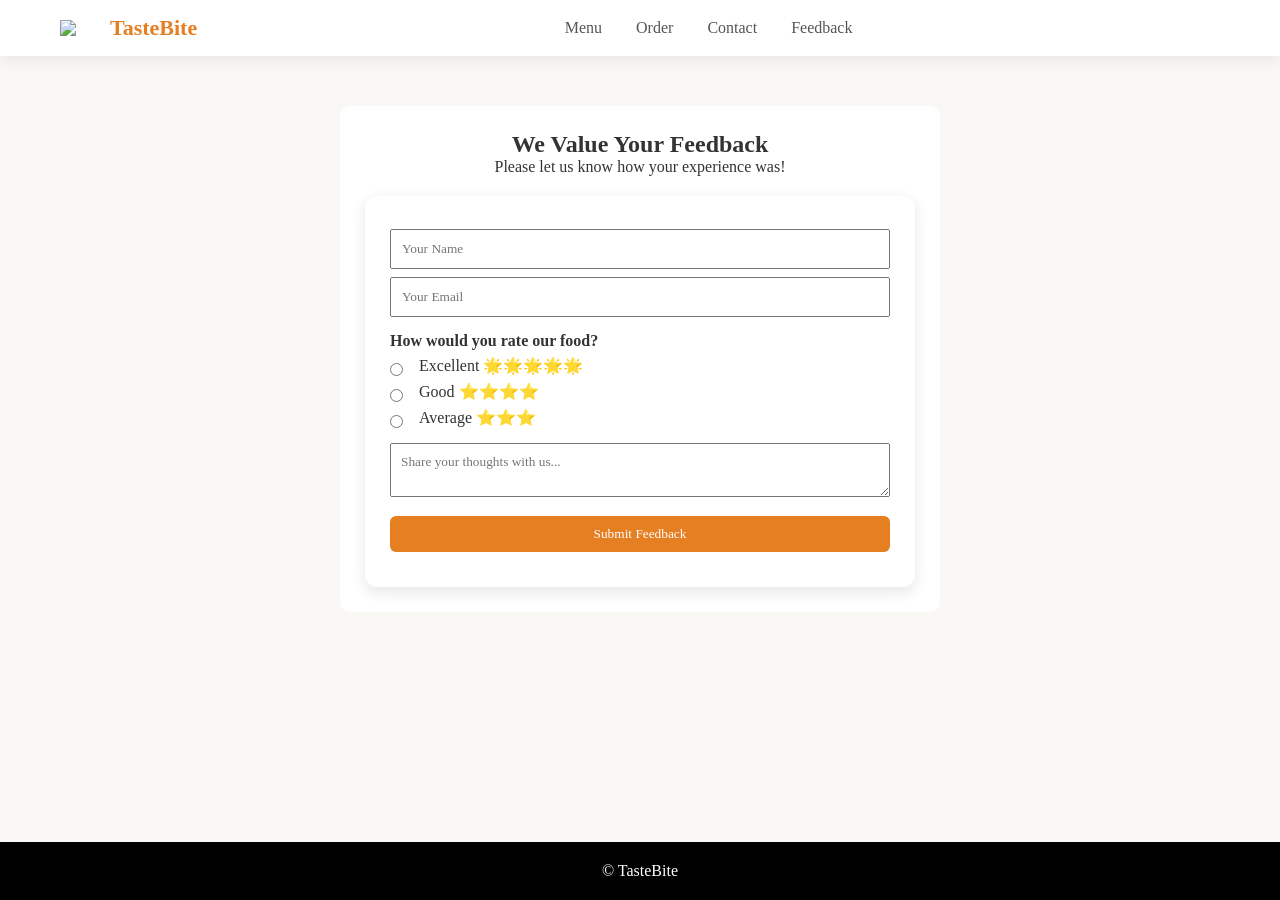
==== feedback.html @ 7d6fae02 "Add files via upload" ====
<!DOCTYPE html>
<html lang="en">
<head>
<meta charset="UTF-8">
<meta name="viewport" content="width=device-width, initial-scale=1.0">
<title>TasteBite | Feedback</title>

<link rel="icon" href="https://cdn-icons-png.flaticon.com/512/3075/3075977.png">
<link rel="stylesheet" href="style.css">
</head>

<body>

<header>
<div class="header-container">
<div class="logo">
<img src="https://cdn-icons-png.flaticon.com/512/3075/3075977.png">
<span>TasteBite</span>
</div>
<nav>
<a href="main.html#menu">Menu</a>
<a href="main.html#order">Order</a>
<a href="main.html#contact">Contact</a>
<a href="feedback.html">Feedback</a>
</nav>
<span id="clock"></span>
</div>
</header>

<section id="feedback" style="max-width: 600px; margin: 50px auto; text-align: center;">
<h2>We Value Your Feedback</h2>
<p style="margin-bottom: 20px;">Please let us know how your experience was!</p>

<div class="contact-form" style="width: 100%; text-align: left;">
<input type="text" id="feedbackName" placeholder="Your Name" required>
<input type="email" id="feedbackEmail" placeholder="Your Email" required>

<p style="margin-top: 15px; margin-bottom: 5px; font-weight: bold;">How would you rate our food?</p>
<label><input type="radio" name="rating" value="excellent"> Excellent 🌟🌟🌟🌟🌟</label>
<label><input type="radio" name="rating" value="good"> Good ⭐⭐⭐⭐</label>
<label><input type="radio" name="rating" value="average"> Average ⭐⭐⭐</label>

<textarea id="feedbackMsg" placeholder="Share your thoughts with us..." style="margin-top: 15px;"></textarea>
<button onclick="submitFeedback()" class="btn-submit" style="width: 100%;">Submit Feedback</button>
<p id="feedbackOutput" style="margin-top: 10px; text-align: center; font-weight: bold;"></p>
</div>
</section>

<footer style="position: absolute; bottom: 0; width: 100%;">© TasteBite</footer>

<script src="script.js"></script>

</body>
</html>
---- style.css ----
*{margin:0;padding:0;box-sizing:border-box;font-family:'Segoe UI';}
body{background:#faf8f5;color:#333;}

header{
background:#fff;
padding:15px 0;
box-shadow:0 4px 15px rgba(0,0,0,0.08);
position:sticky;
top:0;
z-index:100;
}
.header-container{
display:flex;
justify-content:space-between;
align-items:center;
max-width:1200px;
margin:auto;
padding:0 20px;
}
.logo{
display:flex;
align-items:center;
gap:10px;
font-size:22px;
font-weight:bold;
color:#e67e22;
}
.logo img{width:40px;}

nav a{
margin:0 15px;
text-decoration:none;
color:#555;
position:relative;
}
nav a::after{
content:"";
position:absolute;
width:0%;
height:2px;
background:#e67e22;
left:0;
bottom:-5px;
transition:0.3s;
}
nav a:hover::after{width:100%;}

.hero{
height:60vh;
background:url('https://images.unsplash.com/photo-1555939594-58d7cb561ad1?q=80&w=1200&fit=crop') center/cover;
display:flex;
align-items:center;
justify-content:center;
}
.hero h2{
background:rgba(255,255,255,0.7);
padding:10px 20px;
border-radius:8px;
}

section{
max-width:1100px;
margin:40px auto;
padding:25px;
background:white;
border-radius:10px;
}

.menu-grid{
display:grid;
grid-template-columns:repeat(auto-fit,minmax(250px,1fr));
gap:20px;
}
.menu-item{
border:1px solid #eee;
border-radius:10px;
overflow:hidden;
cursor:pointer;
transition:0.3s;
}
.menu-item:hover{
transform:translateY(-5px);
box-shadow:0 5px 15px rgba(0,0,0,0.1);
}
.menu-item img{
width:100%;
height:200px;
object-fit:cover;
}
.menu-details{padding:15px;}
.price{color:#e67e22;font-weight:bold;}

#order{
background:#e9e7e5;
padding:40px;
border-radius:15px;
}
fieldset{
border:2px solid #e67e22;
padding:25px;
background:#e9e3dc;
}
textarea, select, input{
width:100%;
padding:10px;
margin-top:8px;
}

input[type="radio"]{
width:auto;
margin-right:8px;
}

label{
display:flex;
align-items:center;
gap:8px;
margin-top:5px;
}

.btn-submit{
margin-top:15px;
background:#e67e22;
color:white;
padding:10px;
border:none;
cursor:pointer;
border-radius:6px;
}

.order-output{
margin-top:15px;
padding:15px;
background:#2c3e50;
color:#2ecc71;
display:none;
border-radius:8px;
}

#selectedItems button{
margin-left:10px;
background:red;
color:white;
border:none;
padding:3px 6px;
border-radius:4px;
cursor:pointer;
}

#contact{
background:#f4f2ef;
padding:40px;
}
.contact-container{
display:flex;
gap:40px;
flex-wrap:wrap;
justify-content:center;
}
.contact-info,.contact-form{
background:white;
padding:25px;
border-radius:12px;
box-shadow:0 5px 15px rgba(0,0,0,0.1);
width:300px;
}

footer{
text-align:center;
padding:20px;
background:black;
color:white;
}

#toast{
position:fixed;
bottom:20px;
right:20px;
background:#2ecc71;
color:white;
padding:15px;
display:none;
border-radius:8px;
}
#topBtn{
position:fixed;
bottom:20px;
left:20px;
display:none;
}
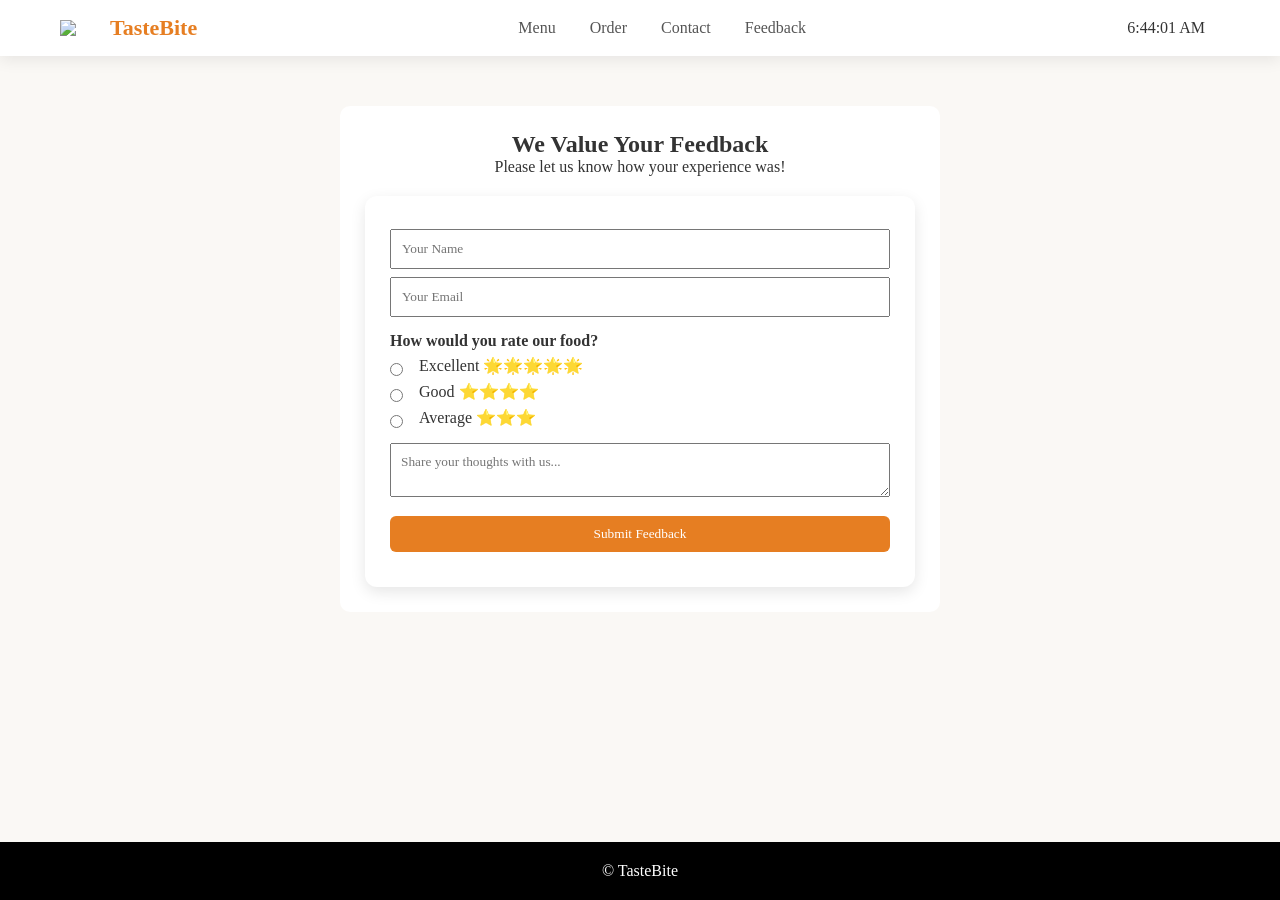
==== commit 69d7cb64: "Update feedback.html" ====
--- a/feedback.html
+++ b/feedback.html
@@ -4,7 +4,6 @@
 <meta charset="UTF-8">
 <meta name="viewport" content="width=device-width, initial-scale=1.0">
 <title>TasteBite | Feedback</title>
-
 <link rel="icon" href="https://cdn-icons-png.flaticon.com/512/3075/3075977.png">
 <link rel="stylesheet" href="style.css">
 </head>
@@ -17,29 +16,32 @@
 <img src="https://cdn-icons-png.flaticon.com/512/3075/3075977.png">
 <span>TasteBite</span>
 </div>
+
 <nav>
 <a href="main.html#menu">Menu</a>
 <a href="main.html#order">Order</a>
 <a href="main.html#contact">Contact</a>
 <a href="feedback.html">Feedback</a>
 </nav>
-<span id="clock"></span>
+
+<div style="display:flex; align-items:center;">
+<span id="clock" style="margin-right: 15px;"></span>
+<div id="profileSection" style="font-weight:bold; color:#e67e22; background: #fff3e6; padding: 5px 15px; border-radius: 20px; display: none;"></div>
+</div>
+
 </div>
 </header>
 
 <section id="feedback" style="max-width: 600px; margin: 50px auto; text-align: center;">
 <h2>We Value Your Feedback</h2>
 <p style="margin-bottom: 20px;">Please let us know how your experience was!</p>
-
 <div class="contact-form" style="width: 100%; text-align: left;">
 <input type="text" id="feedbackName" placeholder="Your Name" required>
 <input type="email" id="feedbackEmail" placeholder="Your Email" required>
-
 <p style="margin-top: 15px; margin-bottom: 5px; font-weight: bold;">How would you rate our food?</p>
 <label><input type="radio" name="rating" value="excellent"> Excellent 🌟🌟🌟🌟🌟</label>
 <label><input type="radio" name="rating" value="good"> Good ⭐⭐⭐⭐</label>
 <label><input type="radio" name="rating" value="average"> Average ⭐⭐⭐</label>
-
 <textarea id="feedbackMsg" placeholder="Share your thoughts with us..." style="margin-top: 15px;"></textarea>
 <button onclick="submitFeedback()" class="btn-submit" style="width: 100%;">Submit Feedback</button>
 <p id="feedbackOutput" style="margin-top: 10px; text-align: center; font-weight: bold;"></p>
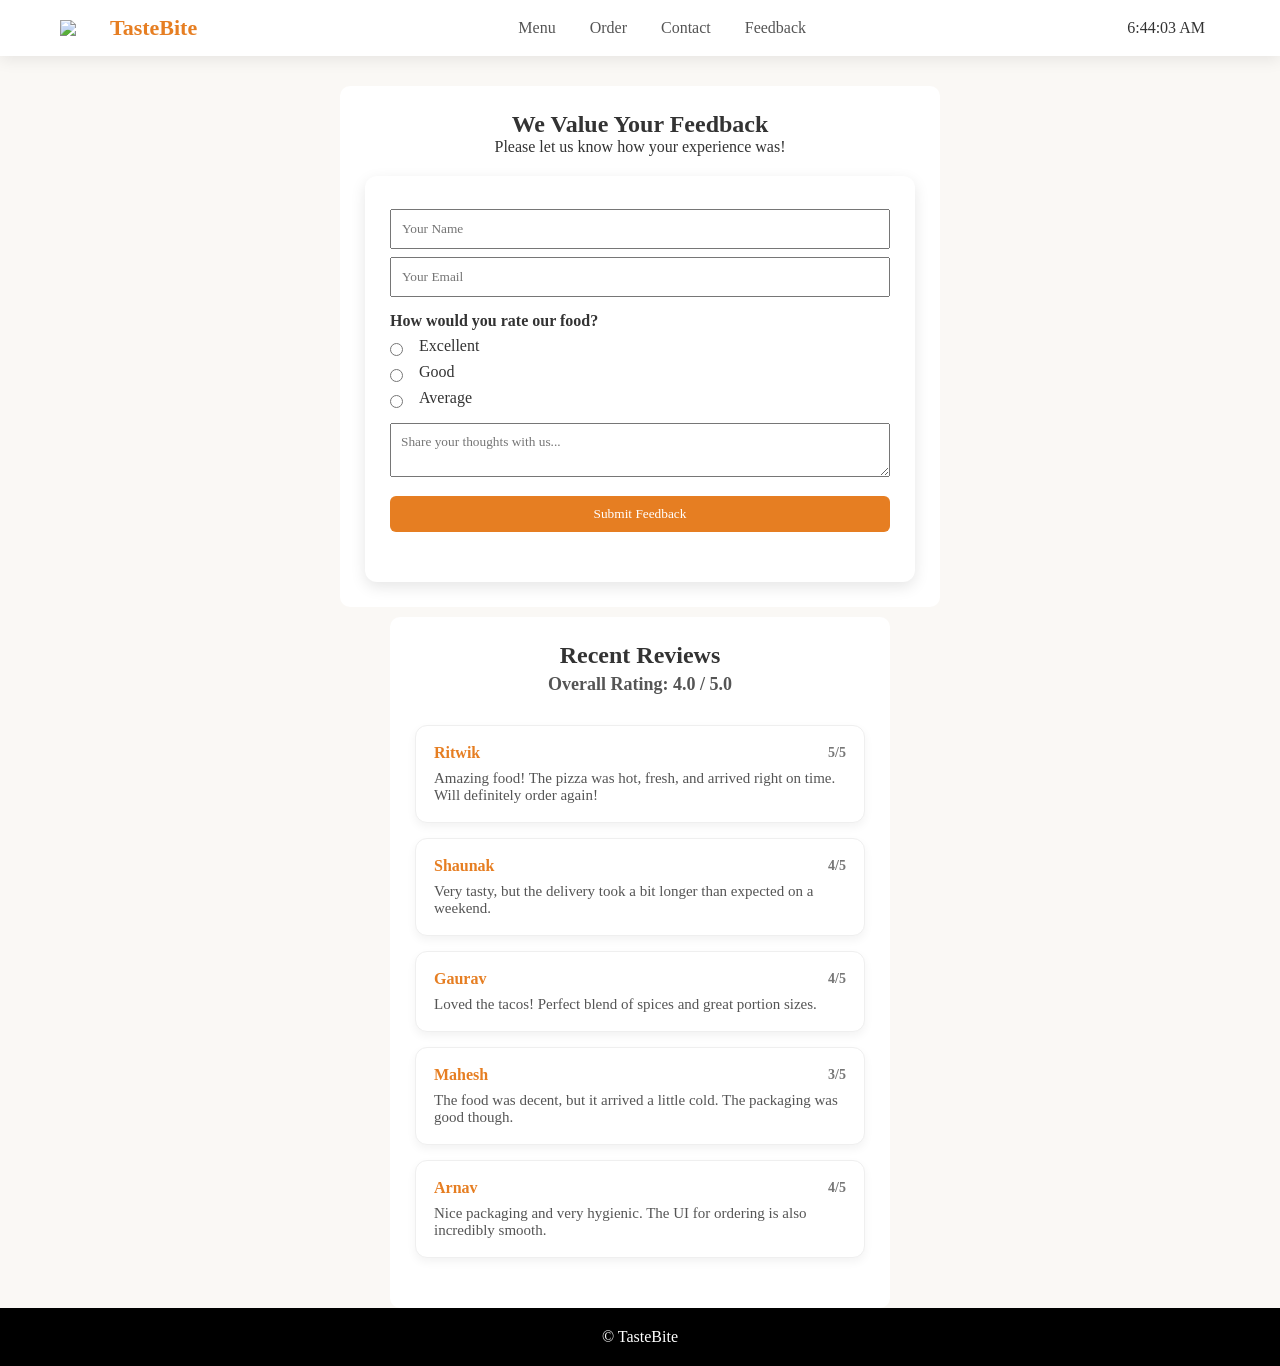
==== commit 6e31ad75: "Update feedback.html" ====
--- a/feedback.html
+++ b/feedback.html
@@ -32,23 +32,80 @@
 </div>
 </header>
 
-<section id="feedback" style="max-width: 600px; margin: 50px auto; text-align: center;">
+<section id="feedback" style="max-width: 600px; margin: 30px auto 10px auto; text-align: center;">
 <h2>We Value Your Feedback</h2>
 <p style="margin-bottom: 20px;">Please let us know how your experience was!</p>
 <div class="contact-form" style="width: 100%; text-align: left;">
 <input type="text" id="feedbackName" placeholder="Your Name" required>
 <input type="email" id="feedbackEmail" placeholder="Your Email" required>
 <p style="margin-top: 15px; margin-bottom: 5px; font-weight: bold;">How would you rate our food?</p>
-<label><input type="radio" name="rating" value="excellent"> Excellent 🌟🌟🌟🌟🌟</label>
-<label><input type="radio" name="rating" value="good"> Good ⭐⭐⭐⭐</label>
-<label><input type="radio" name="rating" value="average"> Average ⭐⭐⭐</label>
+<label><input type="radio" name="rating" value="excellent"> Excellent</label>
+<label><input type="radio" name="rating" value="good"> Good</label>
+<label><input type="radio" name="rating" value="average"> Average</label>
 <textarea id="feedbackMsg" placeholder="Share your thoughts with us..." style="margin-top: 15px;"></textarea>
 <button onclick="submitFeedback()" class="btn-submit" style="width: 100%;">Submit Feedback</button>
-<p id="feedbackOutput" style="margin-top: 10px; text-align: center; font-weight: bold;"></p>
+<p id="feedbackOutput" style="margin-top: 10px; text-align: center; font-weight: bold; height: 15px;"></p>
 </div>
 </section>
 
-<footer style="position: absolute; bottom: 0; width: 100%;">© TasteBite</footer>
+<!-- RECENT REVIEWS SECTION -->
+<section id="reviews" style="max-width: 500px; margin: 0 auto; padding-bottom: 50px;">
+    <div style="text-align: center; margin-bottom: 30px;">
+        <h2>Recent Reviews</h2>
+        <h3 style="color: #555; font-size: 18px; margin-top: 5px;">Overall Rating: 4.0 / 5.0</h3>
+    </div>
+    
+    <div style="display:flex; flex-direction:column; gap:15px;">
+        
+        <!-- Ritwik -->
+        <div style="background: white; padding: 18px; border-radius: 12px; box-shadow: 0 4px 10px rgba(0,0,0,0.05); border: 1px solid #efefef;">
+            <div style="display: flex; justify-content: space-between; align-items: center; margin-bottom: 8px;">
+                <b style="color: #e67e22; font-size: 16px;">Ritwik</b>
+                <span style="font-weight: bold; color: #777; font-size: 14px;">5/5</span>
+            </div>
+            <p style="margin: 0; color: #555; font-size: 15px;">Amazing food! The pizza was hot, fresh, and arrived right on time. Will definitely order again!</p>
+        </div>
+        
+        <!-- Shaunak -->
+        <div style="background: white; padding: 18px; border-radius: 12px; box-shadow: 0 4px 10px rgba(0,0,0,0.05); border: 1px solid #efefef;">
+            <div style="display: flex; justify-content: space-between; align-items: center; margin-bottom: 8px;">
+                <b style="color: #e67e22; font-size: 16px;">Shaunak</b>
+                <span style="font-weight: bold; color: #777; font-size: 14px;">4/5</span>
+            </div>
+            <p style="margin: 0; color: #555; font-size: 15px;">Very tasty, but the delivery took a bit longer than expected on a weekend.</p>
+        </div>
+        
+        <!-- Gaurav -->
+        <div style="background: white; padding: 18px; border-radius: 12px; box-shadow: 0 4px 10px rgba(0,0,0,0.05); border: 1px solid #efefef;">
+            <div style="display: flex; justify-content: space-between; align-items: center; margin-bottom: 8px;">
+                <b style="color: #e67e22; font-size: 16px;">Gaurav</b>
+                <span style="font-weight: bold; color: #777; font-size: 14px;">4/5</span>
+            </div>
+            <p style="margin: 0; color: #555; font-size: 15px;">Loved the tacos! Perfect blend of spices and great portion sizes.</p>
+        </div>
+        
+        <!-- Mahesh -->
+        <div style="background: white; padding: 18px; border-radius: 12px; box-shadow: 0 4px 10px rgba(0,0,0,0.05); border: 1px solid #efefef;">
+            <div style="display: flex; justify-content: space-between; align-items: center; margin-bottom: 8px;">
+                <b style="color: #e67e22; font-size: 16px;">Mahesh</b>
+                <span style="font-weight: bold; color: #777; font-size: 14px;">3/5</span>
+            </div>
+            <p style="margin: 0; color: #555; font-size: 15px;">The food was decent, but it arrived a little cold. The packaging was good though.</p>
+        </div>
+        
+        <!-- Arnav -->
+        <div style="background: white; padding: 18px; border-radius: 12px; box-shadow: 0 4px 10px rgba(0,0,0,0.05); border: 1px solid #efefef;">
+            <div style="display: flex; justify-content: space-between; align-items: center; margin-bottom: 8px;">
+                <b style="color: #e67e22; font-size: 16px;">Arnav</b>
+                <span style="font-weight: bold; color: #777; font-size: 14px;">4/5</span>
+            </div>
+            <p style="margin: 0; color: #555; font-size: 15px;">Nice packaging and very hygienic. The UI for ordering is also incredibly smooth.</p>
+        </div>
+        
+    </div>
+</section>
+
+<footer>© TasteBite</footer>
 
 <script src="script.js"></script>
 
